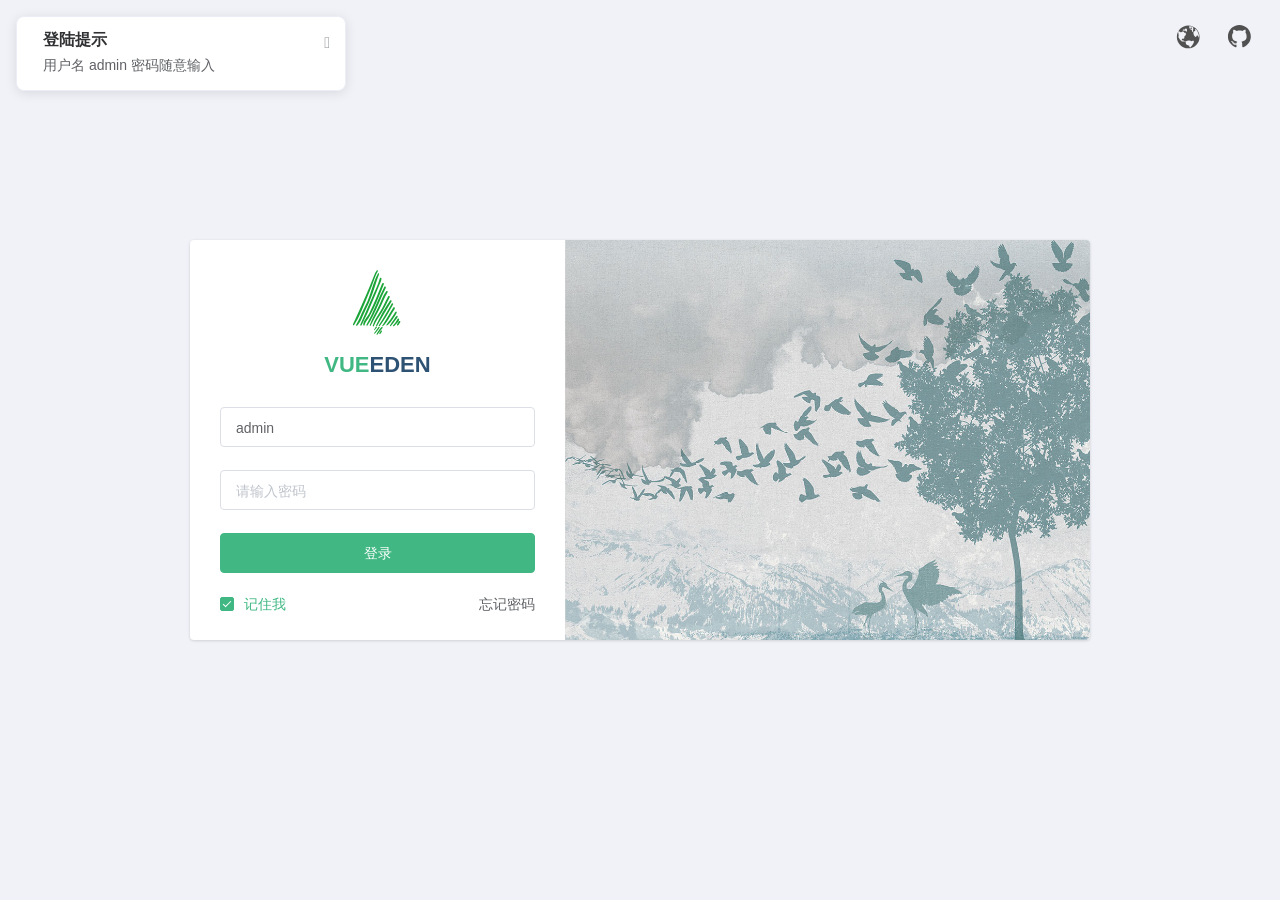
==== index.html @ f3c8ab49 "OK" ====
<!DOCTYPE html><html><head><meta charset=utf-8><meta http-equiv=X-UA-Compatible content="IE=edge"><meta name=viewport content="width=device-width,initial-scale=1"><link rel=icon href=favicon.ico><title>好大口气</title><link href=css/chunk-02ddc859.0e433876.css rel=prefetch><link href=css/chunk-04c12bba.0e433876.css rel=prefetch><link href=css/chunk-09f5a6da.adda4fc8.css rel=prefetch><link href=css/chunk-2686e3de.76de57b5.css rel=prefetch><link href=css/chunk-2e9e92b6.0e433876.css rel=prefetch><link href=css/chunk-3490ea4f.5b411dac.css rel=prefetch><link href=css/chunk-3d792ce8.1c115898.css rel=prefetch><link href=css/chunk-42651937.6c21cb2a.css rel=prefetch><link href=css/chunk-45cc5818.3c0bc8d2.css rel=prefetch><link href=css/chunk-4ac7544c.bbd97880.css rel=prefetch><link href=css/chunk-603f500f.0e433876.css rel=prefetch><link href=css/chunk-69899efc.0c9e98f4.css rel=prefetch><link href=css/chunk-6be1aa55.a23cf927.css rel=prefetch><link href=css/chunk-72d36fb8.c1c4dc0e.css rel=prefetch><link href=css/chunk-78a79cc6.5e9415f7.css rel=prefetch><link href=css/chunk-7cdda1c6.f6f2caa4.css rel=prefetch><link href=css/chunk-7d358420.696a6cbc.css rel=prefetch><link href=css/chunk-7d95e044.0152ffab.css rel=prefetch><link href=css/chunk-8e88282a.07ff0107.css rel=prefetch><link href=css/chunk-9ea0e212.a3c8d01d.css rel=prefetch><link href=css/chunk-a586fac4.398ee88b.css rel=prefetch><link href=css/chunk-aa6b6db8.0c5c9cff.css rel=prefetch><link href=css/chunk-c6bca632.0e433876.css rel=prefetch><link href=css/chunk-ceace898.28aab76a.css rel=prefetch><link href=css/chunk-ead10f88.0e433876.css rel=prefetch><link href=css/chunk-f6b7d68e.1c115898.css rel=prefetch><link href=css/chunk-f9785378.c2760f44.css rel=prefetch><link href=js/chunk-02ddc859.df911be1.js rel=prefetch><link href=js/chunk-04c12bba.52c668b3.js rel=prefetch><link href=js/chunk-09f5a6da.ab356e2a.js rel=prefetch><link href=js/chunk-17005776.d230fe91.js rel=prefetch><link href=js/chunk-2686e3de.911f055d.js rel=prefetch><link href=js/chunk-2e9e92b6.b2a41d2d.js rel=prefetch><link href=js/chunk-3490ea4f.10aa51b2.js rel=prefetch><link href=js/chunk-3d792ce8.3405d2a9.js rel=prefetch><link href=js/chunk-42651937.80882b19.js rel=prefetch><link href=js/chunk-45cc5818.38743039.js rel=prefetch><link href=js/chunk-4ac7544c.ce372e99.js rel=prefetch><link href=js/chunk-57fb1149.709d5417.js rel=prefetch><link href=js/chunk-603f500f.e1e53faa.js rel=prefetch><link href=js/chunk-69899efc.01b81b70.js rel=prefetch><link href=js/chunk-6be1aa55.6fddaada.js rel=prefetch><link href=js/chunk-72d36fb8.61551a4f.js rel=prefetch><link href=js/chunk-78a79cc6.f0c979dc.js rel=prefetch><link href=js/chunk-7cdda1c6.0ff7bdf1.js rel=prefetch><link href=js/chunk-7d358420.ccfde580.js rel=prefetch><link href=js/chunk-7d95e044.8dfb4c45.js rel=prefetch><link href=js/chunk-8e88282a.9fe3c7fe.js rel=prefetch><link href=js/chunk-9ea0e212.d20b52b8.js rel=prefetch><link href=js/chunk-a586fac4.94149cfe.js rel=prefetch><link href=js/chunk-aa6b6db8.f76d898c.js rel=prefetch><link href=js/chunk-c6bca632.c8408884.js rel=prefetch><link href=js/chunk-ceace898.1cb3467f.js rel=prefetch><link href=js/chunk-ead10f88.f96bab29.js rel=prefetch><link href=js/chunk-f6b7d68e.fe8e1071.js rel=prefetch><link href=js/chunk-f9785378.e1400e3f.js rel=prefetch><link href=css/app.f61c6f5d.css rel=preload as=style><link href=css/chunk-vendors.bc954411.css rel=preload as=style><link href=js/app.2e52e254.js rel=preload as=script><link href=js/chunk-vendors.29b0d91e.js rel=preload as=script><link href=css/chunk-vendors.bc954411.css rel=stylesheet><link href=css/app.f61c6f5d.css rel=stylesheet></head><body><noscript><strong>We're sorry but edem system doesn't work properly without JavaScript enabled. Please enable it to continue.</strong></noscript><div id=app><div style=color:#41b883;position:absolute;left:50%;top:50%;transform:translate(-150px,-100px);>injection eden system ... please wait a seconds</div></div><script src=js/chunk-vendors.29b0d91e.js></script><script src=js/app.2e52e254.js></script></body></html>
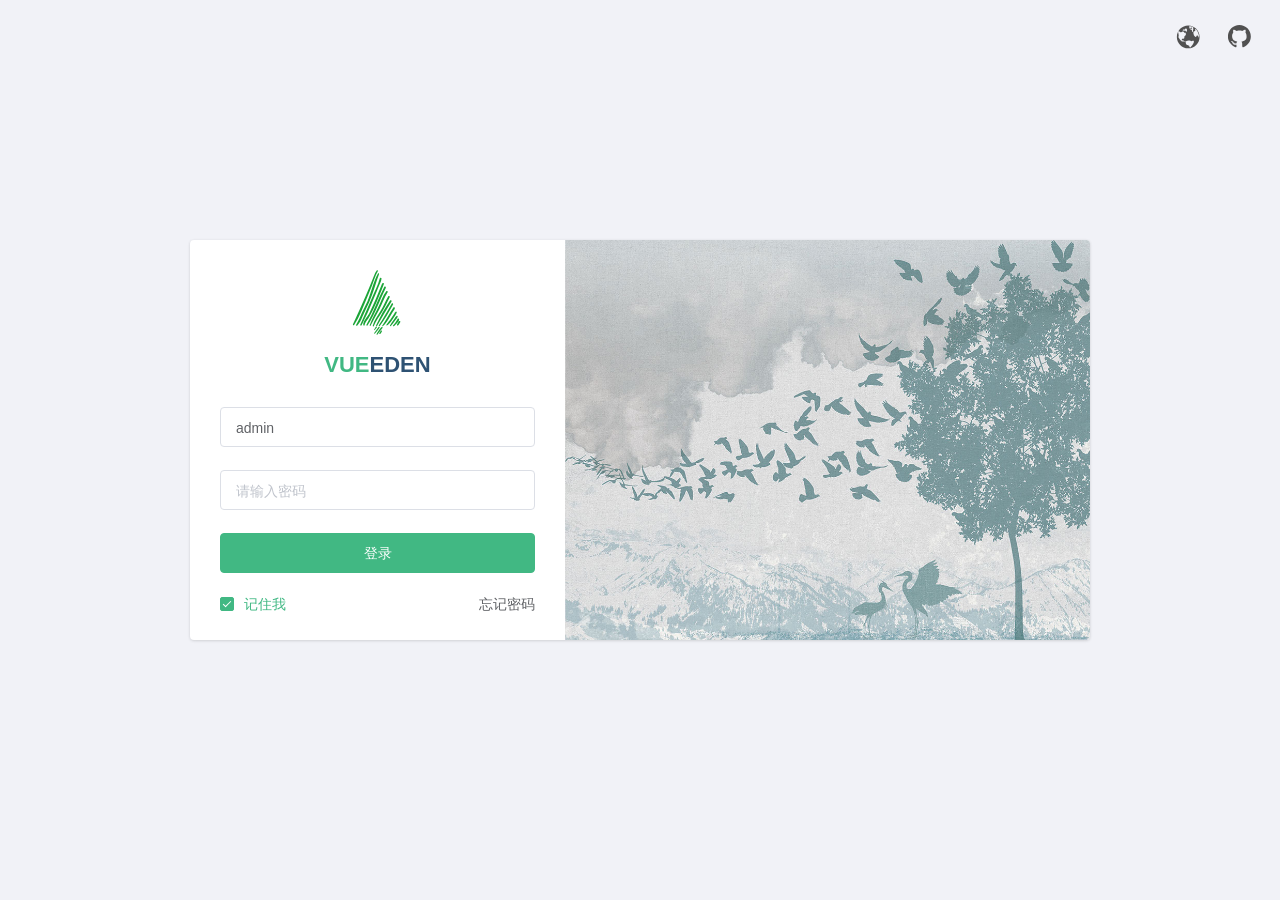
==== commit 29883ce2: "OK" ====
--- a/index.html
+++ b/index.html
@@ -1 +1 @@
-<!DOCTYPE html><html><head><meta charset=utf-8><meta http-equiv=X-UA-Compatible content="IE=edge"><meta name=viewport content="width=device-width,initial-scale=1"><link rel=icon href=favicon.ico><title>好大口气</title><link href=css/chunk-02ddc859.0e433876.css rel=prefetch><link href=css/chunk-04c12bba.0e433876.css rel=prefetch><link href=css/chunk-09f5a6da.adda4fc8.css rel=prefetch><link href=css/chunk-2686e3de.76de57b5.css rel=prefetch><link href=css/chunk-2e9e92b6.0e433876.css rel=prefetch><link href=css/chunk-3490ea4f.5b411dac.css rel=prefetch><link href=css/chunk-3d792ce8.1c115898.css rel=prefetch><link href=css/chunk-42651937.6c21cb2a.css rel=prefetch><link href=css/chunk-45cc5818.3c0bc8d2.css rel=prefetch><link href=css/chunk-4ac7544c.bbd97880.css rel=prefetch><link href=css/chunk-603f500f.0e433876.css rel=prefetch><link href=css/chunk-69899efc.0c9e98f4.css rel=prefetch><link href=css/chunk-6be1aa55.a23cf927.css rel=prefetch><link href=css/chunk-72d36fb8.c1c4dc0e.css rel=prefetch><link href=css/chunk-78a79cc6.5e9415f7.css rel=prefetch><link href=css/chunk-7cdda1c6.f6f2caa4.css rel=prefetch><link href=css/chunk-7d358420.696a6cbc.css rel=prefetch><link href=css/chunk-7d95e044.0152ffab.css rel=prefetch><link href=css/chunk-8e88282a.07ff0107.css rel=prefetch><link href=css/chunk-9ea0e212.a3c8d01d.css rel=prefetch><link href=css/chunk-a586fac4.398ee88b.css rel=prefetch><link href=css/chunk-aa6b6db8.0c5c9cff.css rel=prefetch><link href=css/chunk-c6bca632.0e433876.css rel=prefetch><link href=css/chunk-ceace898.28aab76a.css rel=prefetch><link href=css/chunk-ead10f88.0e433876.css rel=prefetch><link href=css/chunk-f6b7d68e.1c115898.css rel=prefetch><link href=css/chunk-f9785378.c2760f44.css rel=prefetch><link href=js/chunk-02ddc859.df911be1.js rel=prefetch><link href=js/chunk-04c12bba.52c668b3.js rel=prefetch><link href=js/chunk-09f5a6da.ab356e2a.js rel=prefetch><link href=js/chunk-17005776.d230fe91.js rel=prefetch><link href=js/chunk-2686e3de.911f055d.js rel=prefetch><link href=js/chunk-2e9e92b6.b2a41d2d.js rel=prefetch><link href=js/chunk-3490ea4f.10aa51b2.js rel=prefetch><link href=js/chunk-3d792ce8.3405d2a9.js rel=prefetch><link href=js/chunk-42651937.80882b19.js rel=prefetch><link href=js/chunk-45cc5818.38743039.js rel=prefetch><link href=js/chunk-4ac7544c.ce372e99.js rel=prefetch><link href=js/chunk-57fb1149.709d5417.js rel=prefetch><link href=js/chunk-603f500f.e1e53faa.js rel=prefetch><link href=js/chunk-69899efc.01b81b70.js rel=prefetch><link href=js/chunk-6be1aa55.6fddaada.js rel=prefetch><link href=js/chunk-72d36fb8.61551a4f.js rel=prefetch><link href=js/chunk-78a79cc6.f0c979dc.js rel=prefetch><link href=js/chunk-7cdda1c6.0ff7bdf1.js rel=prefetch><link href=js/chunk-7d358420.ccfde580.js rel=prefetch><link href=js/chunk-7d95e044.8dfb4c45.js rel=prefetch><link href=js/chunk-8e88282a.9fe3c7fe.js rel=prefetch><link href=js/chunk-9ea0e212.d20b52b8.js rel=prefetch><link href=js/chunk-a586fac4.94149cfe.js rel=prefetch><link href=js/chunk-aa6b6db8.f76d898c.js rel=prefetch><link href=js/chunk-c6bca632.c8408884.js rel=prefetch><link href=js/chunk-ceace898.1cb3467f.js rel=prefetch><link href=js/chunk-ead10f88.f96bab29.js rel=prefetch><link href=js/chunk-f6b7d68e.fe8e1071.js rel=prefetch><link href=js/chunk-f9785378.e1400e3f.js rel=prefetch><link href=css/app.f61c6f5d.css rel=preload as=style><link href=css/chunk-vendors.bc954411.css rel=preload as=style><link href=js/app.2e52e254.js rel=preload as=script><link href=js/chunk-vendors.29b0d91e.js rel=preload as=script><link href=css/chunk-vendors.bc954411.css rel=stylesheet><link href=css/app.f61c6f5d.css rel=stylesheet></head><body><noscript><strong>We're sorry but edem system doesn't work properly without JavaScript enabled. Please enable it to continue.</strong></noscript><div id=app><div style=color:#41b883;position:absolute;left:50%;top:50%;transform:translate(-150px,-100px);>injection eden system ... please wait a seconds</div></div><script src=js/chunk-vendors.29b0d91e.js></script><script src=js/app.2e52e254.js></script></body></html>+<!DOCTYPE html><html><head><meta charset=utf-8><meta http-equiv=X-UA-Compatible content="IE=edge"><meta name=viewport content="width=device-width,initial-scale=1"><link rel=icon href=favicon.ico><title>好大口气</title><link href=css/chunk-04c12bba.0e433876.css rel=prefetch><link href=css/chunk-155d9c56.554aa57b.css rel=prefetch><link href=css/chunk-2686e3de.76de57b5.css rel=prefetch><link href=css/chunk-2e9e92b6.0e433876.css rel=prefetch><link href=css/chunk-301f5fe8.ff5edd20.css rel=prefetch><link href=css/chunk-32ffaada.2e00fac7.css rel=prefetch><link href=css/chunk-3490ea4f.5b411dac.css rel=prefetch><link href=css/chunk-3b257770.a3c8d01d.css rel=prefetch><link href=css/chunk-3d792ce8.1c115898.css rel=prefetch><link href=css/chunk-61e221f8.3c0bc8d2.css rel=prefetch><link href=css/chunk-69899efc.0c9e98f4.css rel=prefetch><link href=css/chunk-6be1aa55.a23cf927.css rel=prefetch><link href=css/chunk-72d36fb8.c1c4dc0e.css rel=prefetch><link href=css/chunk-78a79cc6.5e9415f7.css rel=prefetch><link href=css/chunk-7b4327af.50b0f9bc.css rel=prefetch><link href=css/chunk-7cdda1c6.f6f2caa4.css rel=prefetch><link href=css/chunk-8e88282a.07ff0107.css rel=prefetch><link href=css/chunk-a586fac4.398ee88b.css rel=prefetch><link href=css/chunk-aa6b6db8.0c5c9cff.css rel=prefetch><link href=css/chunk-bb97d950.0e433876.css rel=prefetch><link href=css/chunk-bc731fce.0152ffab.css rel=prefetch><link href=css/chunk-c6bca632.0e433876.css rel=prefetch><link href=css/chunk-ceace898.28aab76a.css rel=prefetch><link href=css/chunk-dc10fff4.9367b940.css rel=prefetch><link href=css/chunk-dfe145fc.0e433876.css rel=prefetch><link href=css/chunk-e8730cd6.55d180db.css rel=prefetch><link href=css/chunk-ead10f88.0e433876.css rel=prefetch><link href=css/chunk-f6b7d68e.1c115898.css rel=prefetch><link href=js/chunk-04c12bba.52c668b3.js rel=prefetch><link href=js/chunk-155d9c56.1c915111.js rel=prefetch><link href=js/chunk-17005776.d230fe91.js rel=prefetch><link href=js/chunk-2686e3de.911f055d.js rel=prefetch><link href=js/chunk-2e9e92b6.b2a41d2d.js rel=prefetch><link href=js/chunk-301f5fe8.1e193d0b.js rel=prefetch><link href=js/chunk-32ffaada.f04b42de.js rel=prefetch><link href=js/chunk-3490ea4f.10aa51b2.js rel=prefetch><link href=js/chunk-3b257770.62c05c93.js rel=prefetch><link href=js/chunk-3d792ce8.3405d2a9.js rel=prefetch><link href=js/chunk-57fb1149.709d5417.js rel=prefetch><link href=js/chunk-61e221f8.4efec482.js rel=prefetch><link href=js/chunk-69899efc.01b81b70.js rel=prefetch><link href=js/chunk-6be1aa55.6fddaada.js rel=prefetch><link href=js/chunk-72d36fb8.61551a4f.js rel=prefetch><link href=js/chunk-78a79cc6.f0c979dc.js rel=prefetch><link href=js/chunk-7b4327af.34ec292a.js rel=prefetch><link href=js/chunk-7cdda1c6.0ff7bdf1.js rel=prefetch><link href=js/chunk-8e88282a.9fe3c7fe.js rel=prefetch><link href=js/chunk-a586fac4.94149cfe.js rel=prefetch><link href=js/chunk-aa6b6db8.f76d898c.js rel=prefetch><link href=js/chunk-bb97d950.1d659edc.js rel=prefetch><link href=js/chunk-bc731fce.47fe24af.js rel=prefetch><link href=js/chunk-c6bca632.c8408884.js rel=prefetch><link href=js/chunk-ceace898.1cb3467f.js rel=prefetch><link href=js/chunk-dc10fff4.a0c29ae1.js rel=prefetch><link href=js/chunk-dfe145fc.9b3d0de9.js rel=prefetch><link href=js/chunk-e8730cd6.fdae0d8a.js rel=prefetch><link href=js/chunk-ead10f88.cfa6ee92.js rel=prefetch><link href=js/chunk-f6b7d68e.fe8e1071.js rel=prefetch><link href=css/app.f61c6f5d.css rel=preload as=style><link href=css/chunk-vendors.38cabc7f.css rel=preload as=style><link href=js/app.bed8b89b.js rel=preload as=script><link href=js/chunk-vendors.7e9e2d43.js rel=preload as=script><link href=css/chunk-vendors.38cabc7f.css rel=stylesheet><link href=css/app.f61c6f5d.css rel=stylesheet></head><body><noscript><strong>We're sorry but edem system doesn't work properly without JavaScript enabled. Please enable it to continue.</strong></noscript><div id=app><div style=color:#41b883;position:absolute;left:50%;top:50%;transform:translate(-150px,-100px);>injection eden system ... please wait a seconds</div></div><script src=js/chunk-vendors.7e9e2d43.js></script><script src=js/app.bed8b89b.js></script></body></html>
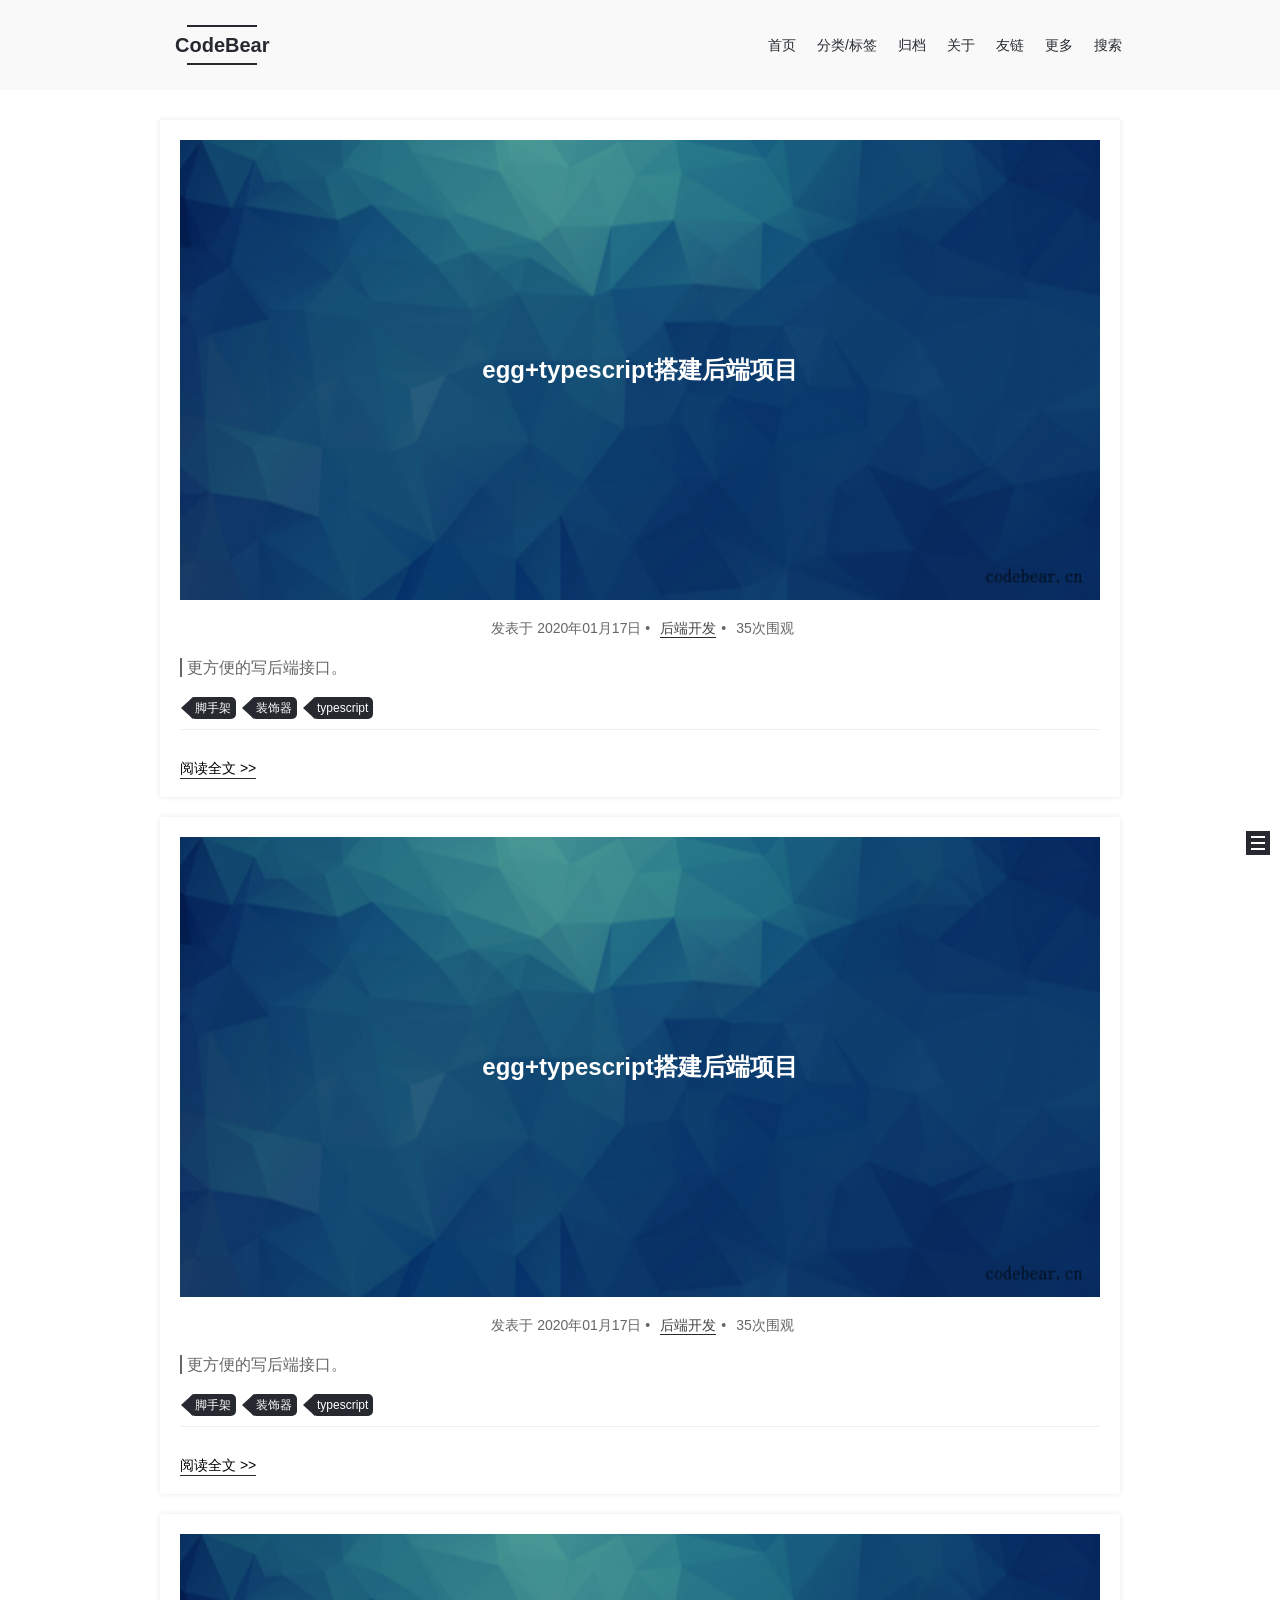
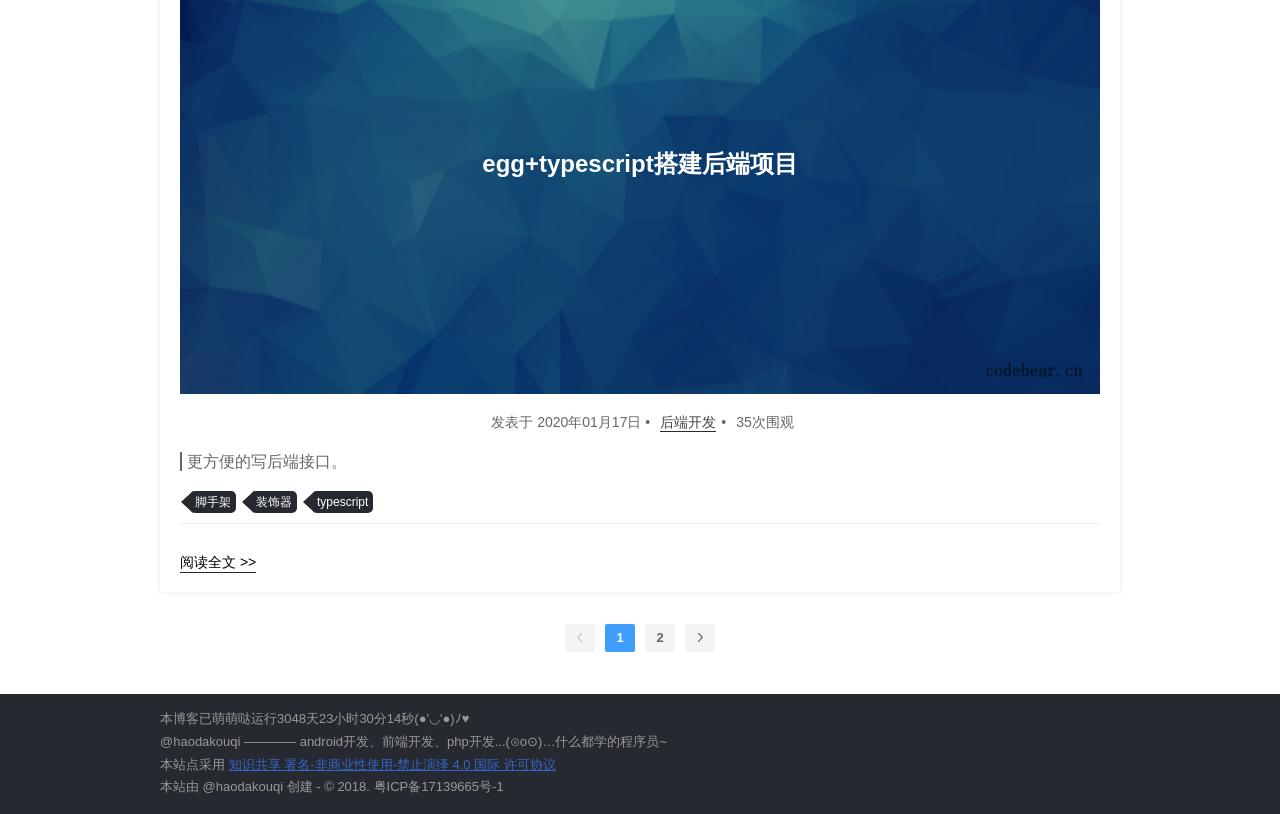
==== commit d0404c24: "初始化" ====
--- a/index.html
+++ b/index.html
@@ -1 +1 @@
-<!DOCTYPE html><html><head><meta charset=utf-8><meta http-equiv=X-UA-Compatible content="IE=edge"><meta name=viewport content="width=device-width,initial-scale=1"><link rel=icon href=favicon.ico><title>好大口气</title><link href=css/chunk-04c12bba.0e433876.css rel=prefetch><link href=css/chunk-155d9c56.554aa57b.css rel=prefetch><link href=css/chunk-2686e3de.76de57b5.css rel=prefetch><link href=css/chunk-2e9e92b6.0e433876.css rel=prefetch><link href=css/chunk-301f5fe8.ff5edd20.css rel=prefetch><link href=css/chunk-32ffaada.2e00fac7.css rel=prefetch><link href=css/chunk-3490ea4f.5b411dac.css rel=prefetch><link href=css/chunk-3b257770.a3c8d01d.css rel=prefetch><link href=css/chunk-3d792ce8.1c115898.css rel=prefetch><link href=css/chunk-61e221f8.3c0bc8d2.css rel=prefetch><link href=css/chunk-69899efc.0c9e98f4.css rel=prefetch><link href=css/chunk-6be1aa55.a23cf927.css rel=prefetch><link href=css/chunk-72d36fb8.c1c4dc0e.css rel=prefetch><link href=css/chunk-78a79cc6.5e9415f7.css rel=prefetch><link href=css/chunk-7b4327af.50b0f9bc.css rel=prefetch><link href=css/chunk-7cdda1c6.f6f2caa4.css rel=prefetch><link href=css/chunk-8e88282a.07ff0107.css rel=prefetch><link href=css/chunk-a586fac4.398ee88b.css rel=prefetch><link href=css/chunk-aa6b6db8.0c5c9cff.css rel=prefetch><link href=css/chunk-bb97d950.0e433876.css rel=prefetch><link href=css/chunk-bc731fce.0152ffab.css rel=prefetch><link href=css/chunk-c6bca632.0e433876.css rel=prefetch><link href=css/chunk-ceace898.28aab76a.css rel=prefetch><link href=css/chunk-dc10fff4.9367b940.css rel=prefetch><link href=css/chunk-dfe145fc.0e433876.css rel=prefetch><link href=css/chunk-e8730cd6.55d180db.css rel=prefetch><link href=css/chunk-ead10f88.0e433876.css rel=prefetch><link href=css/chunk-f6b7d68e.1c115898.css rel=prefetch><link href=js/chunk-04c12bba.52c668b3.js rel=prefetch><link href=js/chunk-155d9c56.1c915111.js rel=prefetch><link href=js/chunk-17005776.d230fe91.js rel=prefetch><link href=js/chunk-2686e3de.911f055d.js rel=prefetch><link href=js/chunk-2e9e92b6.b2a41d2d.js rel=prefetch><link href=js/chunk-301f5fe8.1e193d0b.js rel=prefetch><link href=js/chunk-32ffaada.f04b42de.js rel=prefetch><link href=js/chunk-3490ea4f.10aa51b2.js rel=prefetch><link href=js/chunk-3b257770.62c05c93.js rel=prefetch><link href=js/chunk-3d792ce8.3405d2a9.js rel=prefetch><link href=js/chunk-57fb1149.709d5417.js rel=prefetch><link href=js/chunk-61e221f8.4efec482.js rel=prefetch><link href=js/chunk-69899efc.01b81b70.js rel=prefetch><link href=js/chunk-6be1aa55.6fddaada.js rel=prefetch><link href=js/chunk-72d36fb8.61551a4f.js rel=prefetch><link href=js/chunk-78a79cc6.f0c979dc.js rel=prefetch><link href=js/chunk-7b4327af.34ec292a.js rel=prefetch><link href=js/chunk-7cdda1c6.0ff7bdf1.js rel=prefetch><link href=js/chunk-8e88282a.9fe3c7fe.js rel=prefetch><link href=js/chunk-a586fac4.94149cfe.js rel=prefetch><link href=js/chunk-aa6b6db8.f76d898c.js rel=prefetch><link href=js/chunk-bb97d950.1d659edc.js rel=prefetch><link href=js/chunk-bc731fce.47fe24af.js rel=prefetch><link href=js/chunk-c6bca632.c8408884.js rel=prefetch><link href=js/chunk-ceace898.1cb3467f.js rel=prefetch><link href=js/chunk-dc10fff4.a0c29ae1.js rel=prefetch><link href=js/chunk-dfe145fc.9b3d0de9.js rel=prefetch><link href=js/chunk-e8730cd6.fdae0d8a.js rel=prefetch><link href=js/chunk-ead10f88.cfa6ee92.js rel=prefetch><link href=js/chunk-f6b7d68e.fe8e1071.js rel=prefetch><link href=css/app.f61c6f5d.css rel=preload as=style><link href=css/chunk-vendors.38cabc7f.css rel=preload as=style><link href=js/app.bed8b89b.js rel=preload as=script><link href=js/chunk-vendors.7e9e2d43.js rel=preload as=script><link href=css/chunk-vendors.38cabc7f.css rel=stylesheet><link href=css/app.f61c6f5d.css rel=stylesheet></head><body><noscript><strong>We're sorry but edem system doesn't work properly without JavaScript enabled. Please enable it to continue.</strong></noscript><div id=app><div style=color:#41b883;position:absolute;left:50%;top:50%;transform:translate(-150px,-100px);>injection eden system ... please wait a seconds</div></div><script src=js/chunk-vendors.7e9e2d43.js></script><script src=js/app.bed8b89b.js></script></body></html>+<!DOCTYPE html><html lang=en><head><meta charset=utf-8><meta http-equiv=X-UA-Compatible content="IE=edge"><meta name=viewport content="width=device-width,initial-scale=1"><link rel=icon href=/favicon.ico><link rel=stylesheet href=/static/icon-font/iconfont.css><link rel=stylesheet href=/static/font-awesome-4.7.0/css/font-awesome.min.css><script src=/static/config/index.js></script><title>Galaxy3.0 统一登录平台</title><link href=/css/chunk-1200f1e8.3104a325.css rel=prefetch><link href=/css/chunk-1a3a9ebd.c3c0f3e8.css rel=prefetch><link href=/css/chunk-1d429ea9.4408e03f.css rel=prefetch><link href=/css/chunk-20f88cbe.2d612b40.css rel=prefetch><link href=/css/chunk-22831f80.b6ef45d9.css rel=prefetch><link href=/css/chunk-38106873.f8528756.css rel=prefetch><link href=/css/chunk-403c7102.c5eb5df7.css rel=prefetch><link href=/css/chunk-417712a4.0ec15c72.css rel=prefetch><link href=/css/chunk-42052582.7d3ffb2b.css rel=prefetch><link href=/css/chunk-48d80fa4.20d9da7d.css rel=prefetch><link href=/css/chunk-64809514.51c3f5c9.css rel=prefetch><link href=/css/chunk-662c0261.174dfc58.css rel=prefetch><link href=/css/chunk-6e161736.a638fe8f.css rel=prefetch><link href=/css/chunk-7fe977d3.0f3d083c.css rel=prefetch><link href=/css/chunk-84e34016.a0be3d4f.css rel=prefetch><link href=/css/chunk-9a91c17c.2a0d73a0.css rel=prefetch><link href=/css/chunk-9ce77080.863b0a81.css rel=prefetch><link href=/css/chunk-9f3e163c.52d34e4d.css rel=prefetch><link href=/css/chunk-b1d530d2.76850233.css rel=prefetch><link href=/css/chunk-c0ddf114.3e1f811e.css rel=prefetch><link href=/css/chunk-df1dcb2a.d39d8ac3.css rel=prefetch><link href=/css/chunk-dfe09a18.9cc4c11f.css rel=prefetch><link href=/css/chunk-e6a6400a.226b19bc.css rel=prefetch><link href=/css/chunk-f8f6222e.0e433876.css rel=prefetch><link href=/js/chunk-1200f1e8.c5f3abf9.js rel=prefetch><link href=/js/chunk-1a3a9ebd.13413fc9.js rel=prefetch><link href=/js/chunk-1d429ea9.9b8d7c64.js rel=prefetch><link href=/js/chunk-20f88cbe.ac7ff122.js rel=prefetch><link href=/js/chunk-22831f80.f3ccaf63.js rel=prefetch><link href=/js/chunk-2d0af7ff.358a71cc.js rel=prefetch><link href=/js/chunk-2d0ce812.7326a13d.js rel=prefetch><link href=/js/chunk-2d0f0ba0.48018ea6.js rel=prefetch><link href=/js/chunk-2d20f7b4.668daf49.js rel=prefetch><link href=/js/chunk-2d21e014.48926006.js rel=prefetch><link href=/js/chunk-38106873.da14f1c3.js rel=prefetch><link href=/js/chunk-403c7102.33aae4a9.js rel=prefetch><link href=/js/chunk-417712a4.a131ccba.js rel=prefetch><link href=/js/chunk-41972714.43c4e127.js rel=prefetch><link href=/js/chunk-42052582.e07bbb40.js rel=prefetch><link href=/js/chunk-48d80fa4.203576ea.js rel=prefetch><link href=/js/chunk-4d7870f0.06bbd827.js rel=prefetch><link href=/js/chunk-57d9b4cd.fdf9751a.js rel=prefetch><link href=/js/chunk-64809514.5728a083.js rel=prefetch><link href=/js/chunk-662c0261.8d945cc7.js rel=prefetch><link href=/js/chunk-6e161736.4198c236.js rel=prefetch><link href=/js/chunk-7fe977d3.7bc728b7.js rel=prefetch><link href=/js/chunk-84e34016.e66001c9.js rel=prefetch><link href=/js/chunk-9a91c17c.7b27cdba.js rel=prefetch><link href=/js/chunk-9ce77080.26b52d78.js rel=prefetch><link href=/js/chunk-9f3e163c.95402bc1.js rel=prefetch><link href=/js/chunk-b1d530d2.cc8b3477.js rel=prefetch><link href=/js/chunk-c0ddf114.a0d3458f.js rel=prefetch><link href=/js/chunk-df1dcb2a.5c657205.js rel=prefetch><link href=/js/chunk-dfe09a18.77766f5e.js rel=prefetch><link href=/js/chunk-e4715638.e2206b8e.js rel=prefetch><link href=/js/chunk-e6a6400a.c53dc9f8.js rel=prefetch><link href=/js/chunk-eed54786.33ad8483.js rel=prefetch><link href=/js/chunk-f8f6222e.1859a278.js rel=prefetch><link href=/css/app.a1addb80.css rel=preload as=style><link href=/css/chunk-vendors.7dc0f39e.css rel=preload as=style><link href=/js/app.86922d8e.js rel=preload as=script><link href=/js/chunk-vendors.7831a409.js rel=preload as=script><link href=/css/chunk-vendors.7dc0f39e.css rel=stylesheet><link href=/css/app.a1addb80.css rel=stylesheet></head><body><div id=app></div><script src=/js/chunk-vendors.7831a409.js></script><script src=/js/app.86922d8e.js></script></body></html>
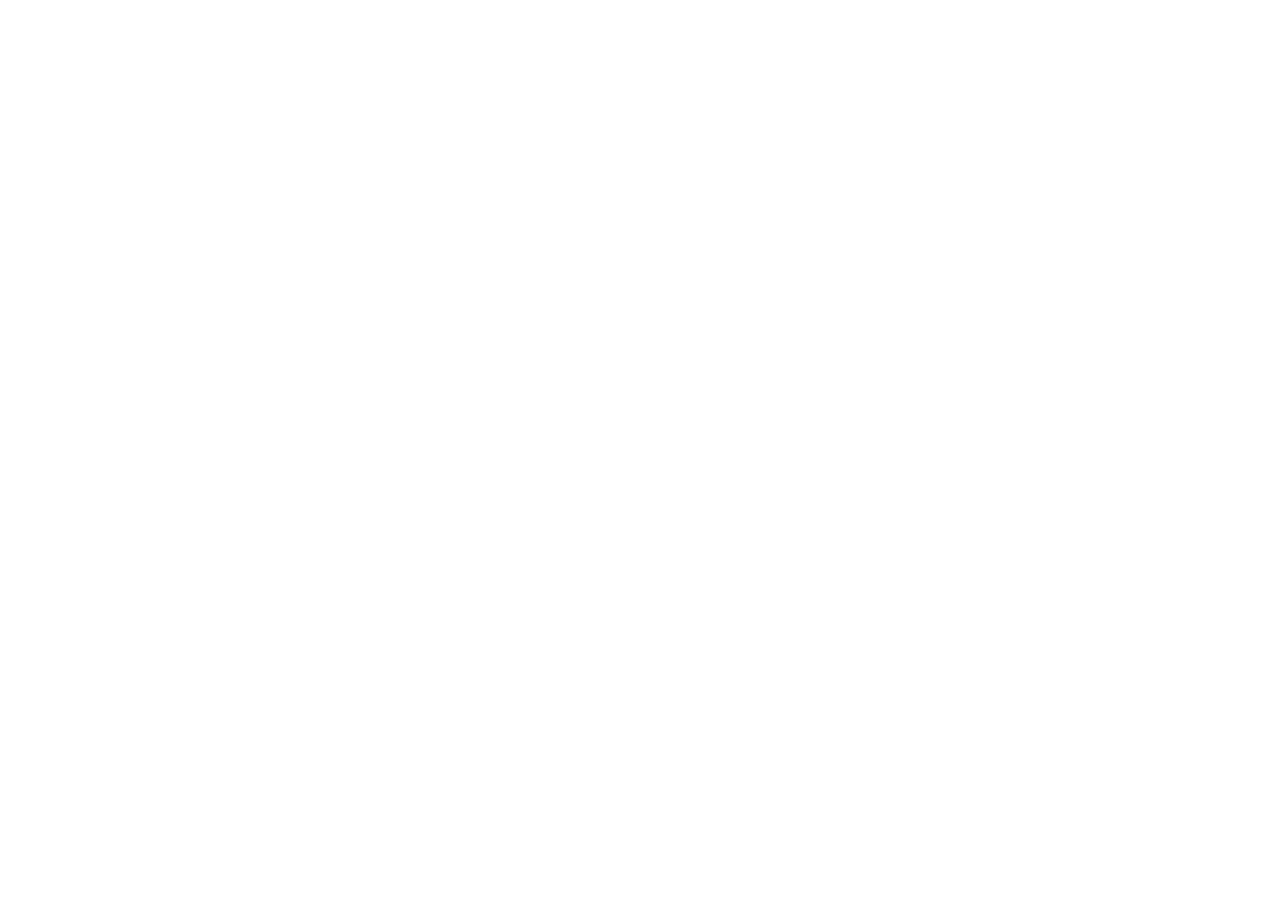
==== commit b85f1481: "第二次" ====
--- a/index.html
+++ b/index.html
@@ -1 +1 @@
-<!DOCTYPE html><html lang=en><head><meta charset=utf-8><meta http-equiv=X-UA-Compatible content="IE=edge"><meta name=viewport content="width=device-width,initial-scale=1"><link rel=icon href=/favicon.ico><link rel=stylesheet href=/static/icon-font/iconfont.css><link rel=stylesheet href=/static/font-awesome-4.7.0/css/font-awesome.min.css><script src=/static/config/index.js></script><title>Galaxy3.0 统一登录平台</title><link href=/css/chunk-1200f1e8.3104a325.css rel=prefetch><link href=/css/chunk-1a3a9ebd.c3c0f3e8.css rel=prefetch><link href=/css/chunk-1d429ea9.4408e03f.css rel=prefetch><link href=/css/chunk-20f88cbe.2d612b40.css rel=prefetch><link href=/css/chunk-22831f80.b6ef45d9.css rel=prefetch><link href=/css/chunk-38106873.f8528756.css rel=prefetch><link href=/css/chunk-403c7102.c5eb5df7.css rel=prefetch><link href=/css/chunk-417712a4.0ec15c72.css rel=prefetch><link href=/css/chunk-42052582.7d3ffb2b.css rel=prefetch><link href=/css/chunk-48d80fa4.20d9da7d.css rel=prefetch><link href=/css/chunk-64809514.51c3f5c9.css rel=prefetch><link href=/css/chunk-662c0261.174dfc58.css rel=prefetch><link href=/css/chunk-6e161736.a638fe8f.css rel=prefetch><link href=/css/chunk-7fe977d3.0f3d083c.css rel=prefetch><link href=/css/chunk-84e34016.a0be3d4f.css rel=prefetch><link href=/css/chunk-9a91c17c.2a0d73a0.css rel=prefetch><link href=/css/chunk-9ce77080.863b0a81.css rel=prefetch><link href=/css/chunk-9f3e163c.52d34e4d.css rel=prefetch><link href=/css/chunk-b1d530d2.76850233.css rel=prefetch><link href=/css/chunk-c0ddf114.3e1f811e.css rel=prefetch><link href=/css/chunk-df1dcb2a.d39d8ac3.css rel=prefetch><link href=/css/chunk-dfe09a18.9cc4c11f.css rel=prefetch><link href=/css/chunk-e6a6400a.226b19bc.css rel=prefetch><link href=/css/chunk-f8f6222e.0e433876.css rel=prefetch><link href=/js/chunk-1200f1e8.c5f3abf9.js rel=prefetch><link href=/js/chunk-1a3a9ebd.13413fc9.js rel=prefetch><link href=/js/chunk-1d429ea9.9b8d7c64.js rel=prefetch><link href=/js/chunk-20f88cbe.ac7ff122.js rel=prefetch><link href=/js/chunk-22831f80.f3ccaf63.js rel=prefetch><link href=/js/chunk-2d0af7ff.358a71cc.js rel=prefetch><link href=/js/chunk-2d0ce812.7326a13d.js rel=prefetch><link href=/js/chunk-2d0f0ba0.48018ea6.js rel=prefetch><link href=/js/chunk-2d20f7b4.668daf49.js rel=prefetch><link href=/js/chunk-2d21e014.48926006.js rel=prefetch><link href=/js/chunk-38106873.da14f1c3.js rel=prefetch><link href=/js/chunk-403c7102.33aae4a9.js rel=prefetch><link href=/js/chunk-417712a4.a131ccba.js rel=prefetch><link href=/js/chunk-41972714.43c4e127.js rel=prefetch><link href=/js/chunk-42052582.e07bbb40.js rel=prefetch><link href=/js/chunk-48d80fa4.203576ea.js rel=prefetch><link href=/js/chunk-4d7870f0.06bbd827.js rel=prefetch><link href=/js/chunk-57d9b4cd.fdf9751a.js rel=prefetch><link href=/js/chunk-64809514.5728a083.js rel=prefetch><link href=/js/chunk-662c0261.8d945cc7.js rel=prefetch><link href=/js/chunk-6e161736.4198c236.js rel=prefetch><link href=/js/chunk-7fe977d3.7bc728b7.js rel=prefetch><link href=/js/chunk-84e34016.e66001c9.js rel=prefetch><link href=/js/chunk-9a91c17c.7b27cdba.js rel=prefetch><link href=/js/chunk-9ce77080.26b52d78.js rel=prefetch><link href=/js/chunk-9f3e163c.95402bc1.js rel=prefetch><link href=/js/chunk-b1d530d2.cc8b3477.js rel=prefetch><link href=/js/chunk-c0ddf114.a0d3458f.js rel=prefetch><link href=/js/chunk-df1dcb2a.5c657205.js rel=prefetch><link href=/js/chunk-dfe09a18.77766f5e.js rel=prefetch><link href=/js/chunk-e4715638.e2206b8e.js rel=prefetch><link href=/js/chunk-e6a6400a.c53dc9f8.js rel=prefetch><link href=/js/chunk-eed54786.33ad8483.js rel=prefetch><link href=/js/chunk-f8f6222e.1859a278.js rel=prefetch><link href=/css/app.a1addb80.css rel=preload as=style><link href=/css/chunk-vendors.7dc0f39e.css rel=preload as=style><link href=/js/app.86922d8e.js rel=preload as=script><link href=/js/chunk-vendors.7831a409.js rel=preload as=script><link href=/css/chunk-vendors.7dc0f39e.css rel=stylesheet><link href=/css/app.a1addb80.css rel=stylesheet></head><body><div id=app></div><script src=/js/chunk-vendors.7831a409.js></script><script src=/js/app.86922d8e.js></script></body></html>+<!DOCTYPE html><html lang=en><head><meta charset=utf-8><meta http-equiv=X-UA-Compatible content="IE=edge"><meta name=viewport content="width=device-width,initial-scale=1"><link rel=icon href=/favicon.ico><link rel=stylesheet href=/static/icon-font/iconfont.css><link rel=stylesheet href=/static/font-awesome-4.7.0/css/font-awesome.min.css><script src=/static/config/index.js></script><title>好大口气</title><link href=/css/chunk-1200f1e8.3104a325.css rel=prefetch><link href=/css/chunk-17770087.380abb2d.css rel=prefetch><link href=/css/chunk-1a3a9ebd.c3c0f3e8.css rel=prefetch><link href=/css/chunk-1d429ea9.4408e03f.css rel=prefetch><link href=/css/chunk-20f88cbe.2d612b40.css rel=prefetch><link href=/css/chunk-38106873.f8528756.css rel=prefetch><link href=/css/chunk-403c7102.c5eb5df7.css rel=prefetch><link href=/css/chunk-417712a4.0ec15c72.css rel=prefetch><link href=/css/chunk-42052582.7d3ffb2b.css rel=prefetch><link href=/css/chunk-48d80fa4.20d9da7d.css rel=prefetch><link href=/css/chunk-5042539c.535c903a.css rel=prefetch><link href=/css/chunk-64809514.51c3f5c9.css rel=prefetch><link href=/css/chunk-662c0261.174dfc58.css rel=prefetch><link href=/css/chunk-6e161736.a638fe8f.css rel=prefetch><link href=/css/chunk-79c86058.06eb8eef.css rel=prefetch><link href=/css/chunk-7fe977d3.0f3d083c.css rel=prefetch><link href=/css/chunk-9a91c17c.2a0d73a0.css rel=prefetch><link href=/css/chunk-9ce77080.863b0a81.css rel=prefetch><link href=/css/chunk-9f2287bc.f216f4aa.css rel=prefetch><link href=/css/chunk-9f3e163c.52d34e4d.css rel=prefetch><link href=/css/chunk-b1d530d2.76850233.css rel=prefetch><link href=/css/chunk-c0ddf114.3e1f811e.css rel=prefetch><link href=/css/chunk-df1dcb2a.d39d8ac3.css rel=prefetch><link href=/css/chunk-dfe09a18.9cc4c11f.css rel=prefetch><link href=/css/chunk-e6a6400a.226b19bc.css rel=prefetch><link href=/css/chunk-f8f6222e.0e433876.css rel=prefetch><link href=/js/chunk-1200f1e8.b2a169c6.js rel=prefetch><link href=/js/chunk-17770087.233f52dc.js rel=prefetch><link href=/js/chunk-1a3a9ebd.c1b0c33f.js rel=prefetch><link href=/js/chunk-1d429ea9.a1530ed5.js rel=prefetch><link href=/js/chunk-20f88cbe.04d36cf6.js rel=prefetch><link href=/js/chunk-2d0af7ff.05684301.js rel=prefetch><link href=/js/chunk-2d0ce812.d5b22f4a.js rel=prefetch><link href=/js/chunk-2d0f0ba0.462545fc.js rel=prefetch><link href=/js/chunk-2d20f7b4.c3def937.js rel=prefetch><link href=/js/chunk-2d21e014.2c08febc.js rel=prefetch><link href=/js/chunk-38106873.cf22a55d.js rel=prefetch><link href=/js/chunk-403c7102.69503cab.js rel=prefetch><link href=/js/chunk-417712a4.a4cea3a8.js rel=prefetch><link href=/js/chunk-41972714.eed1e675.js rel=prefetch><link href=/js/chunk-42052582.88cfff27.js rel=prefetch><link href=/js/chunk-48d80fa4.1db4ae84.js rel=prefetch><link href=/js/chunk-4d7870f0.e86106e2.js rel=prefetch><link href=/js/chunk-5042539c.0a263b61.js rel=prefetch><link href=/js/chunk-57d9b4cd.237d3ec5.js rel=prefetch><link href=/js/chunk-64809514.4d6ce9b2.js rel=prefetch><link href=/js/chunk-662c0261.bb3bf64c.js rel=prefetch><link href=/js/chunk-6e161736.a5019917.js rel=prefetch><link href=/js/chunk-79c86058.9867327f.js rel=prefetch><link href=/js/chunk-7fe977d3.dc333bfe.js rel=prefetch><link href=/js/chunk-947812b2.785a37b3.js rel=prefetch><link href=/js/chunk-9a91c17c.64a096fe.js rel=prefetch><link href=/js/chunk-9ce77080.4897b565.js rel=prefetch><link href=/js/chunk-9f2287bc.f42d93a7.js rel=prefetch><link href=/js/chunk-9f3e163c.a27bdb85.js rel=prefetch><link href=/js/chunk-b1d530d2.937e9124.js rel=prefetch><link href=/js/chunk-c0ddf114.c67dcece.js rel=prefetch><link href=/js/chunk-df1dcb2a.914e26d6.js rel=prefetch><link href=/js/chunk-dfe09a18.9f9d675e.js rel=prefetch><link href=/js/chunk-e6a6400a.b6f31e61.js rel=prefetch><link href=/js/chunk-eed54786.e9e1605e.js rel=prefetch><link href=/js/chunk-f8f6222e.dba46efa.js rel=prefetch><link href=/css/app.6864a161.css rel=preload as=style><link href=/css/chunk-vendors.2d8b7b78.css rel=preload as=style><link href=/js/app.c2abe421.js rel=preload as=script><link href=/js/chunk-vendors.2df85db2.js rel=preload as=script><link href=/css/chunk-vendors.2d8b7b78.css rel=stylesheet><link href=/css/app.6864a161.css rel=stylesheet></head><body><div id=app></div><script src=https://cdn.jsdelivr.net/npm/vue@2.6.11></script><script src=https://cdn.bootcss.com/vue-router/3.0.1/vue-router.min.js></script><script src=https://cdn.bootcss.com/vuex/3.1.0/vuex.min.js></script><script src=https://cdnjs.cloudflare.com/ajax/libs/moment.js/2.22.1/moment.min.js></script><link rel=stylesheet href=https://unpkg.com/element-ui/lib/theme-chalk/index.css><script src=https://unpkg.com/element-ui/lib/index.js></script><script src=https://cdn.jsdelivr.net/npm/xlsx@0.15.5/dist/xlsx.min.js></script><script src=/js/chunk-vendors.2df85db2.js></script><script src=/js/app.c2abe421.js></script></body></html>
